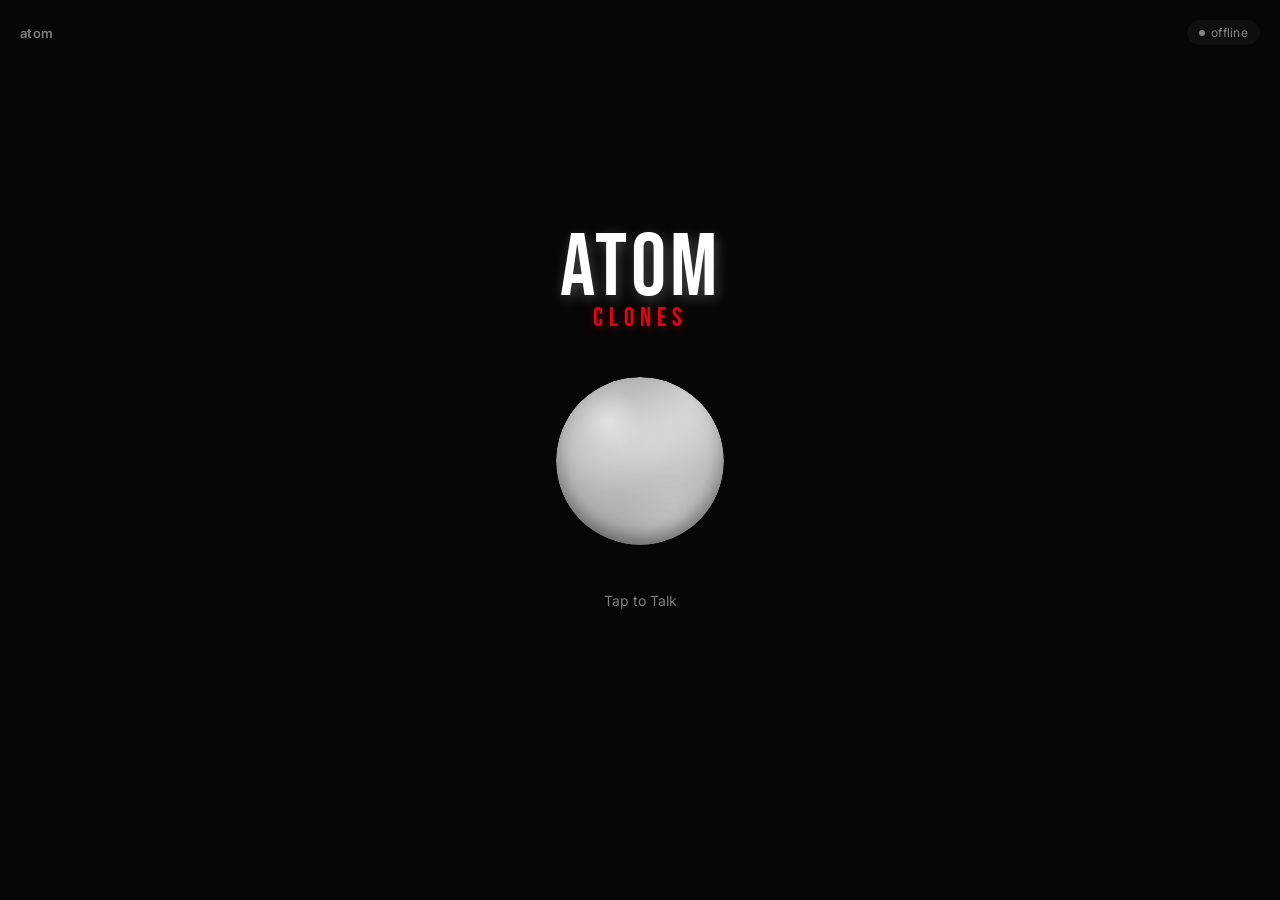
==== index.html @ 1bb58da5 "Add an icon: two figures holding hands, one dark one red The app had no icon. The mark is the produc" ====
<!doctype html>
<html lang="en">
  <head>
    <meta charset="UTF-8" />
    <meta
      name="viewport"
      content="width=device-width, initial-scale=1.0, maximum-scale=1.0, viewport-fit=cover"
    />
    <meta name="theme-color" content="#060606" />
    <title>Atom Clones</title>
    <link rel="icon" href="favicon.svg" type="image/svg+xml" />
    <link rel="apple-touch-icon" href="apple-touch-icon.png" />
    <meta name="apple-mobile-web-app-capable" content="yes" />
    <meta name="apple-mobile-web-app-title" content="Atom Clones" />
    <meta name="description" content="Atom Clones - speak, and it answers back in a clone of your own voice." />
    <meta property="og:title" content="Atom Clones" />
    <meta property="og:description" content="A voice-cloning conversational app in the Atom suite." />
    <meta property="og:image" content="https://atomclones.vercel.app/og-image.png" />
    <meta name="twitter:card" content="summary_large_image" />
    <link rel="preconnect" href="https://fonts.googleapis.com" />
    <link rel="preconnect" href="https://fonts.gstatic.com" crossorigin />
    <link
      href="https://fonts.googleapis.com/css2?family=Bebas+Neue&family=Inter:wght@500;600&display=swap"
      rel="stylesheet"
    />
    <link rel="stylesheet" href="style.css" />
  </head>
  <body>
    <div class="app">
      <div class="topbar">
        <span class="brand">atom</span>
        <span class="status" id="status">offline</span>
      </div>

      <div class="stage">
        <h1 class="title">
          <span class="atom">ATOM</span>
          <span class="voice">clones</span>
        </h1>
        <div class="orb-wrap">
          <span class="ring ring-1"></span>
          <span class="ring ring-2"></span>
          <span class="ring ring-3"></span>
          <button class="orb" id="orb" aria-label="Start call">
            <span class="orb-inner"></span>
          </button>
        </div>
        <p class="hint" id="hint">Tap to Talk</p>
        <p class="error-banner" id="errorBanner"></p>
      </div>

      <div class="controls" id="controls">
        <button class="ctrl-btn end-btn" id="endBtn">
          <svg class="icon" viewBox="0 0 24 24" fill="currentColor">
            <rect x="4" y="4" width="16" height="16" rx="3" />
          </svg>
          <span>Stop</span>
        </button>
      </div>
    </div>

    <script src="app.js"></script>
  </body>
</html>
---- style.css ----
:root {
  --bg: #060606;
  --ink: #f5f5f5;
  --muted: rgba(245, 245, 245, 0.5);
  --orb-idle-a: #4a4a4a;
  --orb-idle-b: #1a1a1a;
  --orb-listening-a: #ffffff;
  --orb-listening-b: #c9c9c9;
  --orb-talking-a: #ff6b5e;
  --orb-talking-b: #c81324;
  --ring-listening: rgba(255, 255, 255, 0.35);
  --ring-talking: rgba(200, 19, 36, 0.45);
  --pill-bg: #17171799;
  --danger: #ff5a52;
  --radius-lg: 28px;
  --level: 0; /* live audio volume 0-1, set from JS */

  /* Blob palette — idle (high-contrast grayscale water drift) */
  --blob-base-a: #5a5a5a;
  --blob-base-b: #050505;
  --blob-a: rgba(225, 225, 225, 0.8);
  --blob-b: rgba(70, 70, 70, 0.65);
  --blob-c: rgba(190, 190, 190, 0.6);
  --blob-d: rgba(20, 20, 20, 0.75);
  --blob-e: rgba(140, 140, 140, 0.5);
}

* {
  box-sizing: border-box;
  margin: 0;
  padding: 0;
  -webkit-tap-highlight-color: transparent;
}

html,
body {
  height: 100%;
  overscroll-behavior: none;
}

body {
  font-family: "Inter", -apple-system, BlinkMacSystemFont, "Segoe UI", Helvetica, Arial, sans-serif;
  background: var(--bg);
  color: var(--ink);
  overflow: hidden;
  touch-action: manipulation;
}

.app {
  display: flex;
  flex-direction: column;
  height: 100vh;
  height: 100dvh;
  padding: 20px 20px calc(20px + env(safe-area-inset-bottom)) 20px;
  padding-top: calc(20px + env(safe-area-inset-top));
}

.topbar {
  display: flex;
  justify-content: space-between;
  align-items: center;
  font-size: 13px;
  color: var(--muted);
  letter-spacing: 0.02em;
}

.brand {
  font-weight: 600;
  text-transform: lowercase;
  color: var(--muted);
}

.status {
  display: inline-flex;
  align-items: center;
  gap: 6px;
  padding: 5px 12px;
  border-radius: 999px;
  background: var(--pill-bg);
  color: var(--muted);
  font-size: 12px;
  transition: background 0.3s ease, color 0.3s ease;
  backdrop-filter: blur(8px);
}

.status::before {
  content: "";
  width: 6px;
  height: 6px;
  border-radius: 50%;
  background: var(--muted);
  transition: background 0.3s ease;
}

.status.live {
  background: rgba(200, 19, 36, 0.18);
  color: #ff8880;
}

.status.live::before {
  background: #ff5a52;
  animation: dot-breathe 1.8s ease-in-out infinite;
}

@keyframes dot-breathe {
  0%,
  100% {
    opacity: 1;
  }
  50% {
    opacity: 0.4;
  }
}

.stage {
  flex: 1;
  display: flex;
  flex-direction: column;
  align-items: center;
  justify-content: center;
  gap: 36px;
  min-height: 0;
}

.title {
  display: flex;
  flex-direction: column;
  align-items: center;
  line-height: 0.85;
  gap: 2px;
}

.title .atom {
  font-family: "Bebas Neue", "Inter", sans-serif;
  font-weight: 400;
  font-size: clamp(48px, 12vw, 88px);
  letter-spacing: 4px;
  color: #ffffff;
  text-shadow: 2px 4px 14px rgba(255, 255, 255, 0.25);
}

.title .voice {
  font-family: "Bebas Neue", "Inter", sans-serif;
  font-weight: 400;
  font-size: clamp(16px, 4vw, 26px);
  letter-spacing: 6px;
  text-transform: lowercase;
  color: #e50914;
  opacity: 0.95;
  text-shadow: 1px 2px 8px rgba(229, 9, 20, 0.4);
}

.orb-wrap {
  position: relative;
  --size: clamp(120px, 30vw, 168px);
  width: clamp(140px, 34vw, 190px);
  height: clamp(140px, 34vw, 190px);
  display: flex;
  align-items: center;
  justify-content: center;
}

.orb {
  width: var(--size);
  height: var(--size);
  border-radius: 50%;
  border: none;
  cursor: pointer;
  background: transparent;
  overflow: hidden;
  clip-path: circle(50%);
  -webkit-clip-path: circle(50%);
  box-shadow: 0 8px 30px rgba(0, 0, 0, 0.5), inset 0 0 0 1px rgba(255, 255, 255, 0.12);
  position: relative;
  z-index: 2;
  user-select: none;
  -webkit-user-select: none;
  animation: breathe 4s ease-in-out infinite;
  transform: scale(calc(1 + var(--level) * 0.18));
  transition: box-shadow 0.15s ease;
  will-change: transform;
}

/* Glossy glass sheen — sits above the liquid noise layer, gives the
   frosted/refractive "liquid glass" look via a specular highlight
   and a soft rim light around the edge. */
.orb::before {
  content: "";
  position: absolute;
  inset: 0;
  border-radius: 50%;
  z-index: 3;
  pointer-events: none;
  background: radial-gradient(
      circle at 32% 26%,
      rgba(255, 255, 255, 0.55) 0%,
      rgba(255, 255, 255, 0.18) 18%,
      rgba(255, 255, 255, 0) 42%
    ),
    radial-gradient(circle at 70% 78%, rgba(255, 255, 255, 0.1) 0%, rgba(255, 255, 255, 0) 30%);
  mix-blend-mode: screen;
}

.orb::after {
  content: "";
  position: absolute;
  inset: 0;
  border-radius: 50%;
  z-index: 3;
  pointer-events: none;
  box-shadow: inset 0 -8px 16px rgba(0, 0, 0, 0.35), inset 0 6px 10px rgba(255, 255, 255, 0.15);
}

@keyframes breathe {
  0%,
  100% {
    box-shadow: 0 8px 30px rgba(0, 0, 0, 0.5);
  }
  50% {
    box-shadow: 0 8px 36px rgba(0, 0, 0, 0.65);
  }
}

.orb:hover {
  filter: brightness(1.05);
}

.orb:active {
  filter: brightness(0.95);
}

.orb-inner {
  position: absolute;
  inset: -35%;
  border-radius: 50%;
  background: radial-gradient(circle at 22% 28%, var(--blob-a) 0%, transparent 46%),
    radial-gradient(circle at 78% 22%, var(--blob-b) 0%, transparent 50%),
    radial-gradient(circle at 65% 75%, var(--blob-c) 0%, transparent 52%),
    radial-gradient(circle at 25% 78%, var(--blob-d) 0%, transparent 50%),
    radial-gradient(circle at 55% 45%, var(--blob-e) 0%, transparent 48%),
    radial-gradient(circle at 50% 50%, var(--blob-base-a), var(--blob-base-b));
  background-size: 260% 260%, 260% 260%, 260% 260%, 260% 260%, 240% 240%, 100% 100%;
  filter: blur(16px) saturate(1.4) contrast(1.25);
  animation: flow 7s ease-in-out infinite;
  transition: filter 0.4s ease;
}

/* Rotating conic sweep — a soft blurred band of light continuously
   circling the sphere. This is the main thing that reads as "liquid
   swirl" (same trick behind the ChatGPT-style orb). Pure transform
   rotation, no SVG filter dependency, so it renders everywhere. */
.orb-inner::before {
  content: "";
  position: absolute;
  inset: -20%;
  border-radius: 50%;
  background: conic-gradient(
    from 0deg,
    transparent 0deg,
    rgba(255, 255, 255, 0.5) 40deg,
    transparent 100deg,
    rgba(0, 0, 0, 0.55) 170deg,
    transparent 230deg,
    rgba(255, 255, 255, 0.3) 300deg,
    transparent 360deg
  );
  filter: blur(20px);
  mix-blend-mode: overlay;
  animation: spin-sweep 9s linear infinite;
  will-change: transform;
}

/* Slower counter-drifting wash for parallax depth. */
.orb-inner::after {
  content: "";
  position: absolute;
  inset: 0;
  border-radius: 50%;
  background: radial-gradient(circle at 35% 65%, rgba(255, 255, 255, 0.4) 0%, transparent 40%),
    radial-gradient(circle at 68% 30%, rgba(0, 0, 0, 0.5) 0%, transparent 42%),
    radial-gradient(circle at 40% 15%, rgba(255, 255, 255, 0.25) 0%, transparent 38%);
  background-size: 220% 220%;
  filter: blur(10px);
  mix-blend-mode: overlay;
  animation: flow2 12s ease-in-out infinite reverse;
}

@keyframes flow {
  0% {
    background-position: 0% 0%, 100% 0%, 60% 100%, 0% 100%, 50% 50%, 0 0;
    transform: rotate(0deg) scale(1.05);
  }
  20% {
    background-position: 35% 55%, 70% 30%, 40% 75%, 20% 60%, 65% 25%, 0 0;
    transform: rotate(10deg) scale(1.15);
  }
  40% {
    background-position: 65% 15%, 45% 65%, 75% 45%, 45% 85%, 30% 60%, 0 0;
    transform: rotate(-8deg) scale(1.1);
  }
  60% {
    background-position: 20% 70%, 80% 55%, 25% 35%, 60% 25%, 70% 70%, 0 0;
    transform: rotate(9deg) scale(1.18);
  }
  80% {
    background-position: 55% 25%, 30% 80%, 65% 20%, 35% 55%, 20% 30%, 0 0;
    transform: rotate(-6deg) scale(1.08);
  }
  100% {
    background-position: 0% 0%, 100% 0%, 60% 100%, 0% 100%, 50% 50%, 0 0;
    transform: rotate(0deg) scale(1.05);
  }
}

@keyframes spin-sweep {
  from {
    transform: rotate(0deg);
  }
  to {
    transform: rotate(360deg);
  }
}

@keyframes flow2 {
  0% {
    background-position: 0% 0%, 100% 100%, 50% 0%;
  }
  33% {
    background-position: 60% 70%, 30% 40%, 80% 30%;
  }
  66% {
    background-position: 20% 30%, 70% 80%, 20% 60%;
  }
  100% {
    background-position: 0% 0%, 100% 100%, 50% 0%;
  }
}

/* Connecting: dashed ring spins around the orb while the session sets up */
.orb.connecting {
  animation: none;
}

.orb.connecting::after {
  content: "";
  position: absolute;
  inset: -10px;
  border-radius: 50%;
  border: 2px dashed rgba(245, 245, 245, 0.3);
  animation: spin 2.2s linear infinite;
}

@keyframes spin {
  from {
    transform: rotate(0deg);
  }
  to {
    transform: rotate(360deg);
  }
}

/* Listening state: mic is capturing — orb flows white/silver, reacts to your voice */
.orb.listening {
  animation: none;
  box-shadow: 0 8px 30px rgba(0, 0, 0, 0.5), inset 0 0 0 1px rgba(255, 255, 255, 0.12),
    0 0 calc(14px + var(--level) * 50px) rgba(255, 255, 255, calc(0.3 + var(--level) * 0.5));
}

.orb.listening .orb-inner {
  --blob-base-a: #ffffff;
  --blob-base-b: #b9b9b9;
  --blob-a: rgba(255, 255, 255, 0.85);
  --blob-b: rgba(220, 220, 220, 0.7);
  --blob-c: rgba(255, 255, 255, 0.6);
  --blob-d: rgba(190, 190, 190, 0.7);
}

/* Talking state: bot audio is playing — orb flows red, reacts to its own voice */
.orb.talking {
  animation: none;
  box-shadow: 0 8px 30px rgba(0, 0, 0, 0.5), inset 0 0 0 1px rgba(255, 255, 255, 0.12),
    0 0 calc(16px + var(--level) * 60px) rgba(200, 19, 36, calc(0.35 + var(--level) * 0.55));
}

.orb.talking .orb-inner {
  --blob-base-a: #ff3b30;
  --blob-base-b: #7a0d16;
  --blob-a: rgba(255, 107, 94, 0.85);
  --blob-b: rgba(229, 9, 20, 0.75);
  --blob-c: rgba(255, 150, 130, 0.55);
  --blob-d: rgba(150, 10, 20, 0.75);
}

/* Ripple rings — concentric circles emanating from the orb, colored per state */
.ring {
  position: absolute;
  border-radius: 50%;
  top: 50%;
  left: 50%;
  width: var(--size, 160px);
  height: var(--size, 160px);
  transform: translate(-50%, -50%) scale(1);
  border: 1.5px solid transparent;
  pointer-events: none;
  opacity: 0;
  z-index: 1;
}

.orb-wrap:has(.orb.listening) .ring {
  border-color: var(--ring-listening);
  animation: ripple 2.6s ease-out infinite;
}

.orb-wrap:has(.orb.talking) .ring {
  border-color: var(--ring-talking);
  animation: ripple 1.6s ease-out infinite;
}

.orb-wrap:has(.orb.listening) .ring,
.orb-wrap:has(.orb.talking) .ring {
  opacity: 1;
}

.ring-1 {
  animation-delay: 0s;
}
.ring-2 {
  animation-delay: 0.5s;
}
.ring-3 {
  animation-delay: 1s;
}

@keyframes ripple {
  0% {
    transform: translate(-50%, -50%) scale(0.85);
    opacity: 0.55;
  }
  100% {
    transform: translate(-50%, -50%) scale(calc(1.6 + var(--level) * 0.4));
    opacity: 0;
  }
}

.hint {
  font-size: 14px;
  color: var(--muted);
  text-align: center;
  transition: opacity 0.2s ease;
}

.error-banner {
  font-size: 13px;
  color: #ffb3ae;
  background: rgba(200, 19, 36, 0.15);
  padding: 8px 14px;
  border-radius: 10px;
  max-width: 320px;
  text-align: center;
  display: none;
  animation: fade-in 0.25s ease;
}

.error-banner.visible {
  display: block;
}

@keyframes fade-in {
  from {
    opacity: 0;
    transform: translateY(-4px);
  }
  to {
    opacity: 1;
    transform: translateY(0);
  }
}

.controls {
  display: flex;
  justify-content: center;
  gap: 12px;
  padding: 14px;
  background: var(--pill-bg);
  backdrop-filter: blur(10px);
  border-radius: var(--radius-lg);
  align-self: center;
  margin-bottom: 12px;
  opacity: 0;
  transform: translateY(12px);
  pointer-events: none;
  transition: opacity 0.35s ease, transform 0.35s ease;
  border: 1px solid rgba(255, 255, 255, 0.06);
}

.controls.visible {
  opacity: 1;
  transform: translateY(0);
  pointer-events: auto;
}

.ctrl-btn {
  display: flex;
  align-items: center;
  gap: 8px;
  border: none;
  background: transparent;
  padding: 12px 20px;
  border-radius: 999px;
  font-size: 14px;
  font-weight: 500;
  color: var(--ink);
  cursor: pointer;
  transition: background 0.2s ease, transform 0.1s ease;
  user-select: none;
  -webkit-user-select: none;
}

.ctrl-btn:hover {
  background: rgba(255, 255, 255, 0.08);
}

.ctrl-btn:active {
  transform: scale(0.96);
}

.ctrl-btn.muted {
  color: var(--muted);
}

.icon {
  width: 18px;
  height: 18px;
  flex-shrink: 0;
}

.end-btn {
  color: var(--danger);
}

.end-btn .icon {
  color: var(--danger);
}

/* Respect reduced-motion preferences */
@media (prefers-reduced-motion: reduce) {
  .orb,
  .orb.connecting::after,
  .status.live::before,
  .error-banner,
  .ring {
    animation: none !important;
  }
}

/* Small phones: tighten spacing a bit */
@media (max-height: 640px) {
  .stage {
    gap: 20px;
  }
  .app {
    padding-left: 16px;
    padding-right: 16px;
  }
}
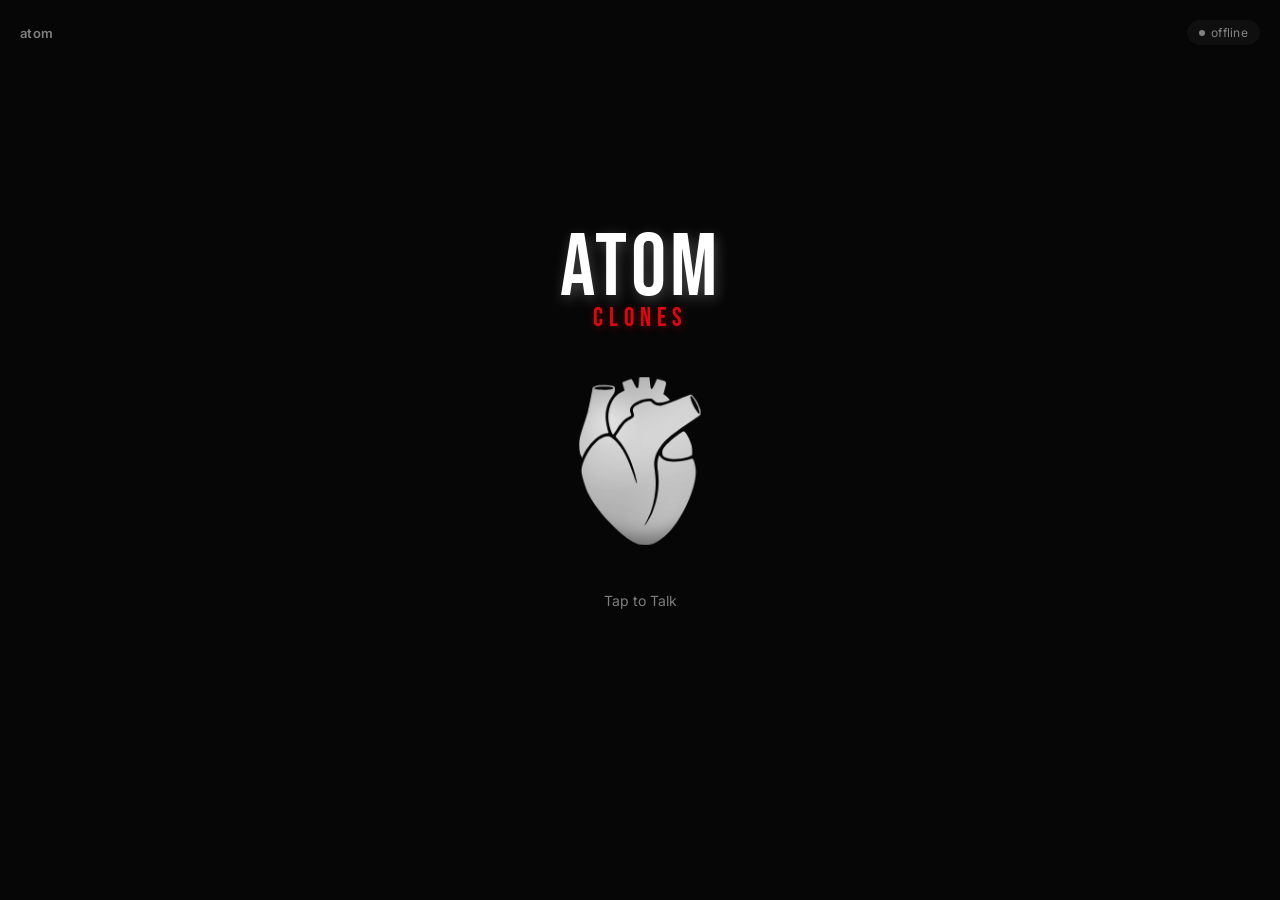
==== commit 6307cee9: "Reshape the orb into an anatomical heart The circle said nothing about what the app does. A heart th" ====
--- a/index.html
+++ b/index.html
@@ -37,6 +37,21 @@
           <span class="atom">ATOM</span>
           <span class="voice">clones</span>
         </h1>
+
+    <!-- Heart silhouette used to clip the orb. The gaps between these four
+         paths are the anatomical line-work, so the liquid gradient inside
+         shows through the muscle and not through the vessel outlines. -->
+    <svg width="0" height="0" aria-hidden="true" focusable="false"
+         style="position:absolute">
+      <defs>
+        <clipPath id="heartClip" clipPathUnits="objectBoundingBox">
+          <path transform="translate(0.13784 0) scale(0.0027027) translate(-245.9 -186.4)" d="m382.4 186.7-4.1.4-.9 11.7c-.8 11-1 11.7-3.1 12-1.9.3-2.9-1.1-7.3-9.7-2.9-6-5.6-10.1-6.5-10.1-1.3 0-18.4 6.7-19.4 7.6-.2.2.9 4.2 2.3 9 1.5 4.7 2.6 8.7 2.4 8.9-.2.1-3.3 1.7-7 3.5-13.6 6.6-22.2 19-27 38.9-2.4 9.9-2.1 21.6.7 34.1 2.3 9.7 6.4 20 8 20 .8 0 4.7-5.3 8.7-11.7 8.7-14 16.1-21.9 24.5-26.1 3.4-1.8 6.4-3.6 6.8-4.1.3-.6-.1-2.7-1-4.7-4.5-10.7 1.1-19.8 16.5-26.8 7.9-3.6 16.5-5.6 24-5.6 6.1 0 6.9.2 9.6 3.1 4.2 4.4 7.6 5.9 13.5 5.9 5.3 0 21.3-4.2 22.3-5.9.6-.9-6.8-8.2-11.4-11.4l-2.5-1.7 2.9-10.8c4.7-17.4 5.4-15.3-6.5-19.6-5.7-2-10.5-3.3-10.6-2.9-.2.4-2.5 5.5-5.1 11.3-3.7 8-5.3 10.5-6.8 10.5-1.7 0-2.1-1.3-3.4-13l-1.5-13-7-.1c-3.8 0-8.8.1-11.1.3"/>
+          <path transform="translate(0.13784 0) scale(0.0027027) translate(-245.9 -186.4)" d="M284.8 205.3c-6.6 1.5-9.8 4-9.8 7.4 0 3.2-6.5 36.4-9.6 48.8-1.4 5.5-5.6 19.2-9.4 30.5-8.3 24.5-10.1 32.4-10.1 45.1 0 10.4 1.3 17.1 4.4 23.4l2 4 2.3-5.3c7.4-16.8 26-37.8 39.2-44.5 4.1-2 9.6-4 12.3-4.3 4.1-.5 4.9-1 4.4-2.3-2.4-5.9-5.7-22.2-6.2-30.6-1-17.8 4.1-35.2 14.3-48.8 4.5-6 5.3-7.8 5.9-12.9.8-6.8.2-7.7-5.5-9.8-5.1-1.8-27.3-2.2-34.2-.7m32.1 3c5.7 1.5 6.2 3.2 1.4 4.8-5.2 1.9-30.5 1.9-35.6.1-8.6-3.1.1-6 17.8-6 6.6 0 14 .5 16.4 1.1"/>
+          <path transform="translate(0.13784 0) scale(0.0027027) translate(-245.9 -186.4)" d="M474.5 231.6c-19.5 8.4-40.1 16.2-46.9 17.5-7.2 1.5-15.5-.8-20.4-5.7-2.8-2.8-4.2-3.4-7.6-3.4-10.3 0-28.5 7.4-33.2 13.5-2.8 3.7-2.8 4.9-.4 13.6 1.2 4.2 1.2 5-.3 7.3-1 1.4-4.4 4-7.7 5.6-9 4.5-13.4 9.1-22.9 23.5-4.7 7.1-8.8 13.3-8.9 13.8-.2.4 2.4 3.8 5.9 7.4 15.6 16.8 28.7 43.7 37 75.9 3.6 14.3 4.8 21.6 3.3 20.1-.4-.4-3.5-8.9-6.9-18.9-12.5-37.3-24.3-59.3-39.8-74.7-8.5-8.4-11.9-10.4-17.3-10.3-4.5 0-13.5 3.6-18.2 7.2-6.6 5.1-16.8 16.2-21.8 23.6-10 15-17.4 34.1-17.4 44.9 0 10.1 8.5 37.8 16.5 53.7 10.1 20 28.7 44.2 51.9 67.3 16.6 16.5 27.3 25.3 40.2 33.2 12.3 7.5 19.7 9.8 31.4 9.7 15.8 0 27.5-5.3 43.8-19.5 35.3-30.7 70.5-106.4 67.9-145.8-.6-8.6-3.5-20.1-6-23.4-1.2-1.8-1.5-1.8-7.2.1-10.5 3.5-21 5.2-32.7 5.2-16.8 0-24.7-2.6-31.1-10.1l-3.6-4.1-1.6 5.3c-2.5 8.6-2.8 15.5-1.1 29.9.9 7.4 1.6 17.5 1.6 22.3 0 23-5.2 48.2-14.2 69.2-3.7 8.5-13 24.6-15.4 26.6-2.1 1.7-2.2 2 4.4-11 10.1-19.6 16.2-42.1 18.2-67.2 1.2-13.7.8-21.9-2.2-46.7-.9-8-.9-11.7 0-17.3 3.3-19.1 16.1-37.9 37.5-55.2 5.1-4.1 20.9-15.4 35.2-25.2 14.3-9.7 26.8-18.4 27.8-19.3 2.3-2 2.2-6.8-.4-14.5-4.7-14-15.8-30.7-20.5-30.7-1 .1-8.6 3-16.9 6.6m21.8.6c6.5 8 13 21.6 14.6 30.5.5 2.4.5 4.6.1 4.8-1.3.8-7.5-6.8-11.6-14.1-6.4-11.5-10.5-25.4-7.5-25.4.5 0 2.5 1.9 4.4 4.2"/>
+          <path transform="translate(0.13784 0) scale(0.0027027) translate(-245.9 -186.4)" d="M466 312c-16.5 11.5-33.4 27.8-36.1 34.7-1.4 3.7-1.1 10.6.6 12.9 5.9 8.5 33.2 9.8 55.6 2.8 4.3-1.4 8-3.1 8.3-4 1.1-2.8.6-13.7-.8-20.6-2.6-12.2-13.4-31.9-17.4-31.8-1 .1-5.5 2.7-10.2 6"/>
+        </clipPath>
+      </defs>
+    </svg>
         <div class="orb-wrap">
           <span class="ring ring-1"></span>
           <span class="ring ring-2"></span>
--- a/style.css
+++ b/style.css
@@ -163,19 +163,21 @@
 .orb {
   width: var(--size);
   height: var(--size);
-  border-radius: 50%;
   border: none;
   cursor: pointer;
   background: transparent;
   overflow: hidden;
-  clip-path: circle(50%);
-  -webkit-clip-path: circle(50%);
-  box-shadow: 0 8px 30px rgba(0, 0, 0, 0.5), inset 0 0 0 1px rgba(255, 255, 255, 0.12);
+  clip-path: url(#heartClip);
+  -webkit-clip-path: url(#heartClip);
+  /* clip-path clips box-shadow away entirely, so the depth and the state
+     glows both have to come from drop-shadow, which follows the clipped
+     alpha and therefore hugs the heart's real outline. */
+  filter: drop-shadow(0 8px 22px rgba(0, 0, 0, 0.55));
   position: relative;
   z-index: 2;
   user-select: none;
   -webkit-user-select: none;
-  animation: breathe 4s ease-in-out infinite;
+  animation: breathe 1.9s ease-in-out infinite;
   transform: scale(calc(1 + var(--level) * 0.18));
   transition: box-shadow 0.15s ease;
   will-change: transform;
@@ -211,22 +213,23 @@
   box-shadow: inset 0 -8px 16px rgba(0, 0, 0, 0.35), inset 0 6px 10px rgba(255, 255, 255, 0.15);
 }
 
+/* Two beats then a rest, the way a heart actually sounds. The scale sits on
+   top of the --level transform, so a loud voice still swells it further. */
 @keyframes breathe {
-  0%,
-  100% {
-    box-shadow: 0 8px 30px rgba(0, 0, 0, 0.5);
-  }
-  50% {
-    box-shadow: 0 8px 36px rgba(0, 0, 0, 0.65);
-  }
-}
-
-.orb:hover {
-  filter: brightness(1.05);
-}
-
-.orb:active {
-  filter: brightness(0.95);
+  0%   { transform: scale(calc(1 + var(--level) * 0.18)); }
+  8%   { transform: scale(calc(1.055 + var(--level) * 0.18)); }
+  16%  { transform: scale(calc(1 + var(--level) * 0.18)); }
+  26%  { transform: scale(calc(1.035 + var(--level) * 0.18)); }
+  36%  { transform: scale(calc(1 + var(--level) * 0.18)); }
+  100% { transform: scale(calc(1 + var(--level) * 0.18)); }
+}
+
+.orb:hover .orb-inner {
+  filter: brightness(1.08);
+}
+
+.orb:active .orb-inner {
+  filter: brightness(0.93);
 }
 
 .orb-inner {
@@ -361,9 +364,10 @@
 
 /* Listening state: mic is capturing — orb flows white/silver, reacts to your voice */
 .orb.listening {
-  animation: none;
-  box-shadow: 0 8px 30px rgba(0, 0, 0, 0.5), inset 0 0 0 1px rgba(255, 255, 255, 0.12),
-    0 0 calc(14px + var(--level) * 50px) rgba(255, 255, 255, calc(0.3 + var(--level) * 0.5));
+  animation: breathe 1.5s ease-in-out infinite;
+  filter: drop-shadow(0 8px 22px rgba(0, 0, 0, 0.55))
+    drop-shadow(0 0 calc(10px + var(--level) * 34px)
+                rgba(255, 255, 255, calc(0.35 + var(--level) * 0.5)));
 }
 
 .orb.listening .orb-inner {
@@ -377,9 +381,10 @@
 
 /* Talking state: bot audio is playing — orb flows red, reacts to its own voice */
 .orb.talking {
-  animation: none;
-  box-shadow: 0 8px 30px rgba(0, 0, 0, 0.5), inset 0 0 0 1px rgba(255, 255, 255, 0.12),
-    0 0 calc(16px + var(--level) * 60px) rgba(200, 19, 36, calc(0.35 + var(--level) * 0.55));
+  animation: breathe 1.05s ease-in-out infinite;
+  filter: drop-shadow(0 8px 22px rgba(0, 0, 0, 0.55))
+    drop-shadow(0 0 calc(12px + var(--level) * 40px)
+                rgba(224, 27, 36, calc(0.45 + var(--level) * 0.55)));
 }
 
 .orb.talking .orb-inner {
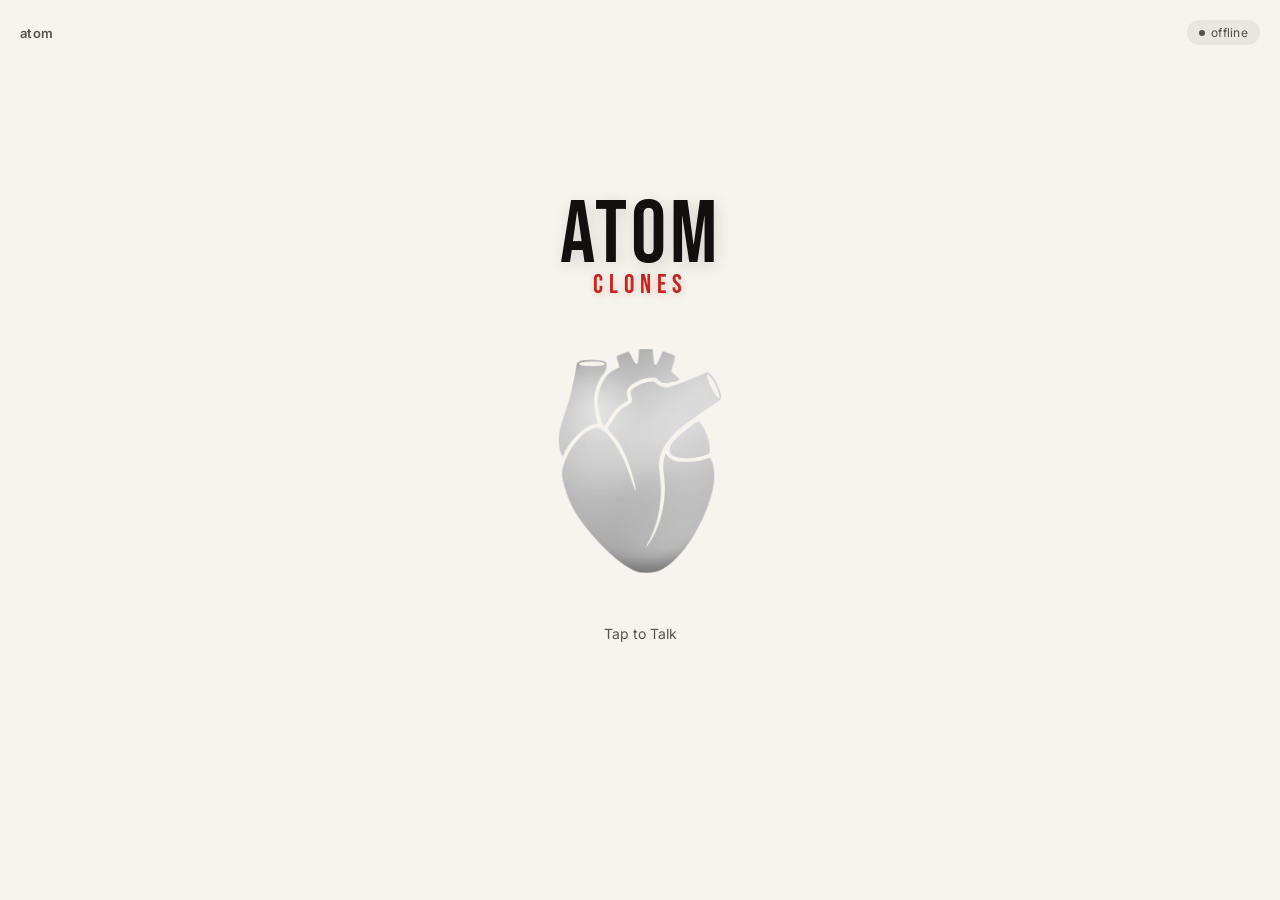
==== commit 653a14c0: "Invert to a cream theme, enlarge the heart, drop the ripple rings Page goes from #060606 to a cream " ====
--- a/index.html
+++ b/index.html
@@ -53,9 +53,6 @@
       </defs>
     </svg>
         <div class="orb-wrap">
-          <span class="ring ring-1"></span>
-          <span class="ring ring-2"></span>
-          <span class="ring ring-3"></span>
           <button class="orb" id="orb" aria-label="Start call">
             <span class="orb-inner"></span>
           </button>
--- a/style.css
+++ b/style.css
@@ -1,17 +1,17 @@
 :root {
-  --bg: #060606;
-  --ink: #f5f5f5;
-  --muted: rgba(245, 245, 245, 0.5);
+  --bg: #F7F4EE;
+  --ink: #12100E;
+  --muted: rgba(18, 16, 14, 0.7);
   --orb-idle-a: #4a4a4a;
   --orb-idle-b: #1a1a1a;
-  --orb-listening-a: #ffffff;
-  --orb-listening-b: #c9c9c9;
+  --orb-listening-a: #2b2b2b;
+  --orb-listening-b: #050505;
   --orb-talking-a: #ff6b5e;
   --orb-talking-b: #c81324;
-  --ring-listening: rgba(255, 255, 255, 0.35);
-  --ring-talking: rgba(200, 19, 36, 0.45);
-  --pill-bg: #17171799;
-  --danger: #ff5a52;
+  --ring-listening: rgba(18, 16, 14, 0.3);
+  --ring-talking: rgba(196, 39, 31, 0.45);
+  --pill-bg: rgba(18, 16, 14, 0.06);
+  --danger: #c4271f;
   --radius-lg: 28px;
   --level: 0; /* live audio volume 0-1, set from JS */
 
@@ -93,12 +93,12 @@
 }
 
 .status.live {
-  background: rgba(200, 19, 36, 0.18);
-  color: #ff8880;
+  background: rgba(196, 39, 31, 0.12);
+  color: #A31E17;
 }
 
 .status.live::before {
-  background: #ff5a52;
+  background: #C4271F;
   animation: dot-breathe 1.8s ease-in-out infinite;
 }
 
@@ -135,8 +135,8 @@
   font-weight: 400;
   font-size: clamp(48px, 12vw, 88px);
   letter-spacing: 4px;
-  color: #ffffff;
-  text-shadow: 2px 4px 14px rgba(255, 255, 255, 0.25);
+  color: #12100E;
+  text-shadow: 2px 4px 16px rgba(18, 16, 14, 0.14);
 }
 
 .title .voice {
@@ -145,16 +145,16 @@
   font-size: clamp(16px, 4vw, 26px);
   letter-spacing: 6px;
   text-transform: lowercase;
-  color: #e50914;
-  opacity: 0.95;
-  text-shadow: 1px 2px 8px rgba(229, 9, 20, 0.4);
+  color: #C4271F;
+  opacity: 1;
+  text-shadow: 1px 2px 8px rgba(196, 39, 31, 0.22);
 }
 
 .orb-wrap {
   position: relative;
-  --size: clamp(120px, 30vw, 168px);
-  width: clamp(140px, 34vw, 190px);
-  height: clamp(140px, 34vw, 190px);
+  --size: clamp(158px, 40vw, 224px);
+  width: clamp(182px, 46vw, 256px);
+  height: clamp(182px, 46vw, 256px);
   display: flex;
   align-items: center;
   justify-content: center;
@@ -172,7 +172,7 @@
   /* clip-path clips box-shadow away entirely, so the depth and the state
      glows both have to come from drop-shadow, which follows the clipped
      alpha and therefore hugs the heart's real outline. */
-  filter: drop-shadow(0 8px 22px rgba(0, 0, 0, 0.55));
+  filter: drop-shadow(0 10px 24px rgba(18, 16, 14, 0.22));
   position: relative;
   z-index: 2;
   user-select: none;
@@ -362,29 +362,31 @@
   }
 }
 
-/* Listening state: mic is capturing — orb flows white/silver, reacts to your voice */
+/* Listening: mic is capturing — the heart darkens to near-black and beats faster */
 .orb.listening {
   animation: breathe 1.5s ease-in-out infinite;
-  filter: drop-shadow(0 8px 22px rgba(0, 0, 0, 0.55))
+  filter: drop-shadow(0 10px 24px rgba(18, 16, 14, 0.22))
     drop-shadow(0 0 calc(10px + var(--level) * 34px)
-                rgba(255, 255, 255, calc(0.35 + var(--level) * 0.5)));
+                rgba(18, 16, 14, calc(0.28 + var(--level) * 0.42)));
 }
 
 .orb.listening .orb-inner {
-  --blob-base-a: #ffffff;
-  --blob-base-b: #b9b9b9;
-  --blob-a: rgba(255, 255, 255, 0.85);
-  --blob-b: rgba(220, 220, 220, 0.7);
-  --blob-c: rgba(255, 255, 255, 0.6);
-  --blob-d: rgba(190, 190, 190, 0.7);
-}
-
-/* Talking state: bot audio is playing — orb flows red, reacts to its own voice */
+  /* On a cream page the old white fill was invisible. Listening is now the
+     darkest state - idle grey, listening near-black, talking red. */
+  --blob-base-a: #3a3a3a;
+  --blob-base-b: #000000;
+  --blob-a: rgba(120, 120, 120, 0.85);
+  --blob-b: rgba(25, 25, 25, 0.75);
+  --blob-c: rgba(90, 90, 90, 0.6);
+  --blob-d: rgba(10, 10, 10, 0.8);
+}
+
+/* Talking: bot audio is playing — the heart flows red and quickens further */
 .orb.talking {
   animation: breathe 1.05s ease-in-out infinite;
-  filter: drop-shadow(0 8px 22px rgba(0, 0, 0, 0.55))
+  filter: drop-shadow(0 10px 24px rgba(18, 16, 14, 0.22))
     drop-shadow(0 0 calc(12px + var(--level) * 40px)
-                rgba(224, 27, 36, calc(0.45 + var(--level) * 0.55)));
+                rgba(196, 39, 31, calc(0.45 + var(--level) * 0.55)));
 }
 
 .orb.talking .orb-inner {
@@ -396,57 +398,6 @@
   --blob-d: rgba(150, 10, 20, 0.75);
 }
 
-/* Ripple rings — concentric circles emanating from the orb, colored per state */
-.ring {
-  position: absolute;
-  border-radius: 50%;
-  top: 50%;
-  left: 50%;
-  width: var(--size, 160px);
-  height: var(--size, 160px);
-  transform: translate(-50%, -50%) scale(1);
-  border: 1.5px solid transparent;
-  pointer-events: none;
-  opacity: 0;
-  z-index: 1;
-}
-
-.orb-wrap:has(.orb.listening) .ring {
-  border-color: var(--ring-listening);
-  animation: ripple 2.6s ease-out infinite;
-}
-
-.orb-wrap:has(.orb.talking) .ring {
-  border-color: var(--ring-talking);
-  animation: ripple 1.6s ease-out infinite;
-}
-
-.orb-wrap:has(.orb.listening) .ring,
-.orb-wrap:has(.orb.talking) .ring {
-  opacity: 1;
-}
-
-.ring-1 {
-  animation-delay: 0s;
-}
-.ring-2 {
-  animation-delay: 0.5s;
-}
-.ring-3 {
-  animation-delay: 1s;
-}
-
-@keyframes ripple {
-  0% {
-    transform: translate(-50%, -50%) scale(0.85);
-    opacity: 0.55;
-  }
-  100% {
-    transform: translate(-50%, -50%) scale(calc(1.6 + var(--level) * 0.4));
-    opacity: 0;
-  }
-}
-
 .hint {
   font-size: 14px;
   color: var(--muted);
@@ -456,8 +407,8 @@
 
 .error-banner {
   font-size: 13px;
-  color: #ffb3ae;
-  background: rgba(200, 19, 36, 0.15);
+  color: #8E1A14;
+  background: rgba(196, 39, 31, 0.12);
   padding: 8px 14px;
   border-radius: 10px;
   max-width: 320px;
@@ -495,7 +446,7 @@
   transform: translateY(12px);
   pointer-events: none;
   transition: opacity 0.35s ease, transform 0.35s ease;
-  border: 1px solid rgba(255, 255, 255, 0.06);
+  border: 1px solid rgba(18, 16, 14, 0.08);
 }
 
 .controls.visible {
@@ -553,10 +504,7 @@
   .orb.connecting::after,
   .status.live::before,
   .error-banner,
-  .ring {
-    animation: none !important;
-  }
-}
+  }
 
 /* Small phones: tighten spacing a bit */
 @media (max-height: 640px) {
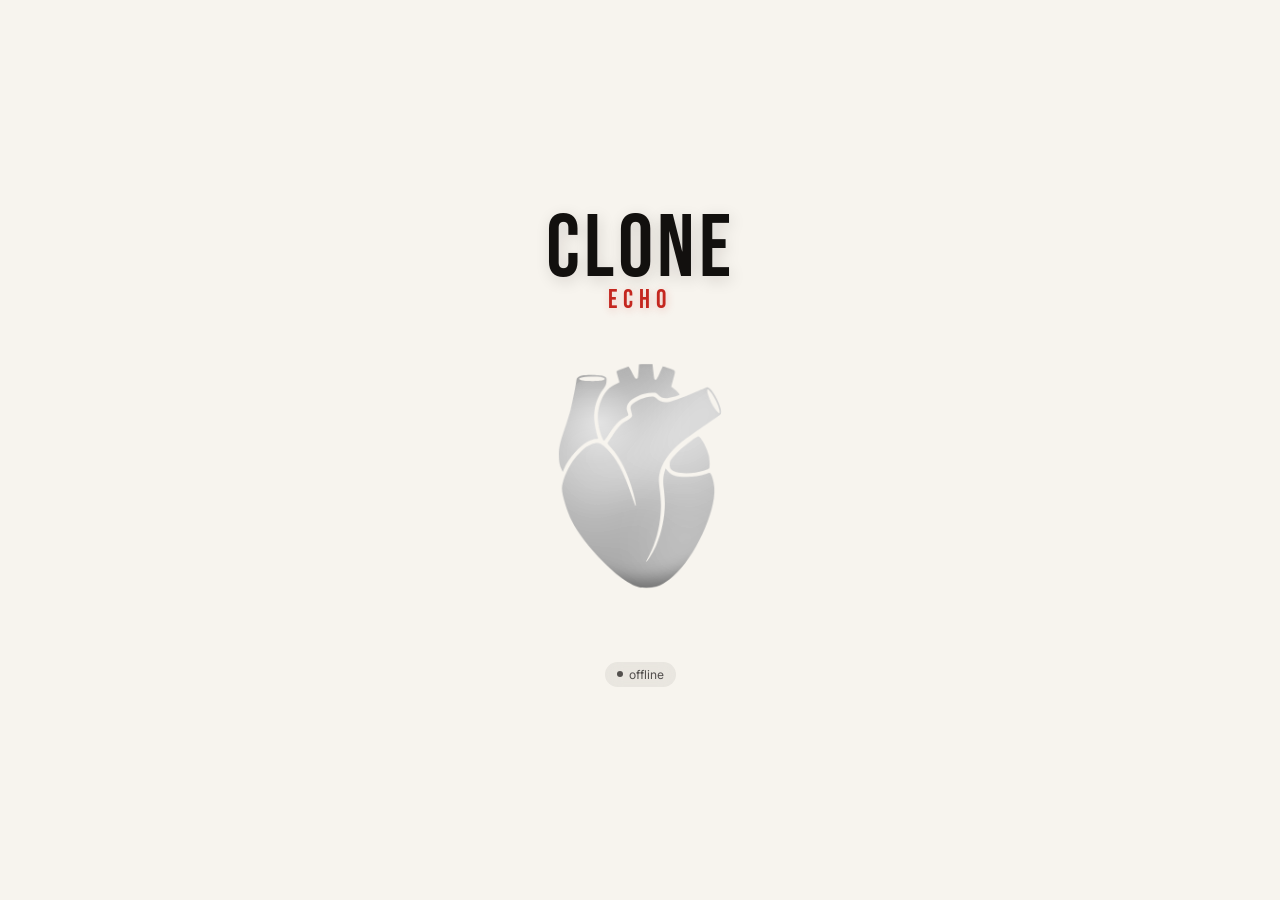
==== commit 11491186: "Strip the chrome down to the heart Removes the topbar wordmark, the Tap to Talk hint and the Stop bu" ====
--- a/index.html
+++ b/index.html
@@ -27,15 +27,11 @@
   </head>
   <body>
     <div class="app">
-      <div class="topbar">
-        <span class="brand">atom</span>
-        <span class="status" id="status">offline</span>
-      </div>
 
       <div class="stage">
         <h1 class="title">
-          <span class="atom">ATOM</span>
-          <span class="voice">clones</span>
+          <span class="atom">CLONE</span>
+          <span class="voice">echo</span>
         </h1>
 
     <!-- Heart silhouette used to clip the orb. The gaps between these four
@@ -57,18 +53,10 @@
             <span class="orb-inner"></span>
           </button>
         </div>
-        <p class="hint" id="hint">Tap to Talk</p>
+        <span class="status" id="status">offline</span>
         <p class="error-banner" id="errorBanner"></p>
       </div>
 
-      <div class="controls" id="controls">
-        <button class="ctrl-btn end-btn" id="endBtn">
-          <svg class="icon" viewBox="0 0 24 24" fill="currentColor">
-            <rect x="4" y="4" width="16" height="16" rx="3" />
-          </svg>
-          <span>Stop</span>
-        </button>
-      </div>
     </div>
 
     <script src="app.js"></script>
--- a/style.css
+++ b/style.css
@@ -55,22 +55,9 @@
   padding-top: calc(20px + env(safe-area-inset-top));
 }
 
-.topbar {
-  display: flex;
-  justify-content: space-between;
-  align-items: center;
-  font-size: 13px;
-  color: var(--muted);
-  letter-spacing: 0.02em;
-}
-
-.brand {
-  font-weight: 600;
-  text-transform: lowercase;
-  color: var(--muted);
-}
-
 .status {
+  margin-top: 22px;
+  align-self: center;
   display: inline-flex;
   align-items: center;
   gap: 6px;
@@ -398,13 +385,6 @@
   --blob-d: rgba(150, 10, 20, 0.75);
 }
 
-.hint {
-  font-size: 14px;
-  color: var(--muted);
-  text-align: center;
-  transition: opacity 0.2s ease;
-}
-
 .error-banner {
   font-size: 13px;
   color: #8E1A14;
@@ -432,70 +412,10 @@
   }
 }
 
-.controls {
-  display: flex;
-  justify-content: center;
-  gap: 12px;
-  padding: 14px;
-  background: var(--pill-bg);
-  backdrop-filter: blur(10px);
-  border-radius: var(--radius-lg);
-  align-self: center;
-  margin-bottom: 12px;
-  opacity: 0;
-  transform: translateY(12px);
-  pointer-events: none;
-  transition: opacity 0.35s ease, transform 0.35s ease;
-  border: 1px solid rgba(18, 16, 14, 0.08);
-}
-
-.controls.visible {
-  opacity: 1;
-  transform: translateY(0);
-  pointer-events: auto;
-}
-
-.ctrl-btn {
-  display: flex;
-  align-items: center;
-  gap: 8px;
-  border: none;
-  background: transparent;
-  padding: 12px 20px;
-  border-radius: 999px;
-  font-size: 14px;
-  font-weight: 500;
-  color: var(--ink);
-  cursor: pointer;
-  transition: background 0.2s ease, transform 0.1s ease;
-  user-select: none;
-  -webkit-user-select: none;
-}
-
-.ctrl-btn:hover {
-  background: rgba(255, 255, 255, 0.08);
-}
-
-.ctrl-btn:active {
-  transform: scale(0.96);
-}
-
-.ctrl-btn.muted {
-  color: var(--muted);
-}
-
 .icon {
   width: 18px;
   height: 18px;
   flex-shrink: 0;
-}
-
-.end-btn {
-  color: var(--danger);
-}
-
-.end-btn .icon {
-  color: var(--danger);
 }
 
 /* Respect reduced-motion preferences */
